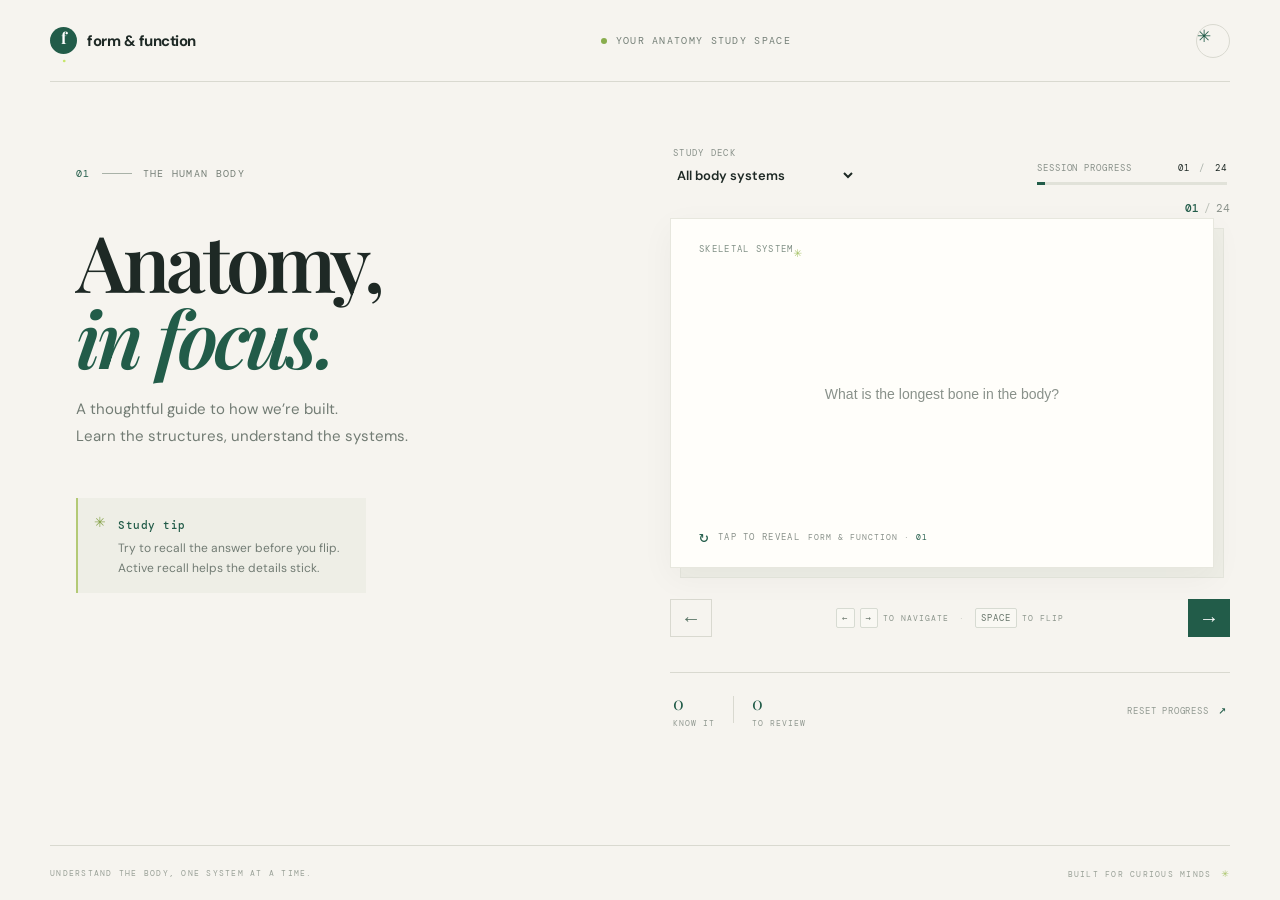
==== index.html @ 4cc6aa02 "added files" ====
<!doctype html>
<html lang="en">
<head>
  <meta charset="utf-8">
  <meta name="viewport" content="width=device-width, initial-scale=1">
  <meta name="theme-color" content="#f6f4ef">
  <meta name="description" content="A calm, interactive anatomy study guide with flashcards for the major body systems.">
  <title>Form & Function — Anatomy Study Guide</title>
  <link rel="preconnect" href="https://fonts.googleapis.com">
  <link rel="preconnect" href="https://fonts.gstatic.com" crossorigin>
  <link href="https://fonts.googleapis.com/css2?family=DM+Mono:wght@400;500&family=DM+Sans:wght@400;500;600;700&family=Playfair+Display:wght@600;700&display=swap" rel="stylesheet">
  <link rel="stylesheet" href="style.css">
</head>
<body>
  <div class="app-shell">
    <header class="topbar">
      <a class="brand" href="#" aria-label="Form and Function home"><span class="brand-mark">f<span>·</span></span><span>form & function</span></a>
      <div class="top-note"><span class="live-dot"></span> YOUR ANATOMY STUDY SPACE</div>
      <span class="icon-button" aria-hidden="true">✳</span>
    </header>
    <main>
      <section class="intro">
        <div class="eyebrow"><span>01</span><span class="eyebrow-line"></span><span>THE HUMAN BODY</span></div>
        <h1>Anatomy,<br><em>in focus.</em></h1>
        <p class="subtitle">A thoughtful guide to how we’re built.<br>Learn the structures, understand the systems.</p>
        <div class="learning-note"><span class="note-mark">✳</span><div><strong>Study tip</strong><p>Try to recall the answer before you flip. Active recall helps the details stick.</p></div></div>
      </section>
      <section class="study-area" aria-label="Anatomy flashcards">
        <div class="study-head">
          <div class="deck-select-wrap"><label class="field-label" for="deckSelect">STUDY DECK</label>
            <select id="deckSelect" aria-label="Choose an anatomy study deck">
              <option value="all">All body systems</option><option value="skeletal">Skeletal system</option><option value="muscular">Muscular system</option><option value="nervous">Nervous system</option><option value="cardiovascular">Cardiovascular system</option><option value="respiratory">Respiratory system</option><option value="digestive">Digestive system</option>
            </select>
          </div>
          <div class="progress-wrap"><div class="progress-meta"><span>SESSION PROGRESS</span><span id="progressText">01 <i>/</i> 24</span></div><div class="progress-track"><div class="progress-fill" id="progressFill"></div></div></div>
        </div>
        <div class="card-stage">
          <div class="card-counter"><span id="counterCurrent">01</span><span class="counter-slash">/</span><span id="counterTotal">24</span></div>
          <button class="flashcard" id="flashcard" aria-label="Flashcard. Press enter or space to reveal the answer" aria-live="polite">
            <span class="card-topline"><span id="cardCategory">SKELETAL SYSTEM</span><span class="card-star" aria-hidden="true">✳</span></span>
            <span class="card-center"><span class="card-prompt" id="cardPrompt">What is the longest bone in the body?</span><span class="card-answer" id="cardAnswer" aria-hidden="true">Femur</span><span class="card-name" id="cardName" aria-hidden="true">Thigh bone · supports body weight</span><span class="card-detail" id="cardDetail" aria-hidden="true"></span></span>
            <span class="card-footer"><span class="flip-symbol">↻</span><span id="flipHint">TAP TO REVEAL</span><span class="card-index">FORM & FUNCTION · <span id="cardId">01</span></span></span>
          </button>
          <div class="card-shadow"></div>
          <div class="confidence" id="confidence" aria-label="How well did you know it?" hidden><span class="confidence-label">HOW WELL DID YOU KNOW IT?</span><div class="confidence-actions"><button class="rating again" data-rating="again"><span>↺</span> REVIEW</button><button class="rating got-it" data-rating="got"><span>✓</span> KNOW IT</button></div></div>
        </div>
        <div class="controls"><button class="nav-button" id="prevButton" aria-label="Previous card"><span>←</span></button><div class="keyboard-hint"><kbd>←</kbd><kbd>→</kbd> TO NAVIGATE <span class="hint-divider">·</span> <kbd>SPACE</kbd> TO FLIP</div><button class="nav-button next" id="nextButton" aria-label="Next card"><span>→</span></button></div>
        <div class="session-stats"><div><span class="stat-number" id="knownCount">0</span><span class="stat-label">KNOW IT</span></div><span class="stat-separator"></span><div><span class="stat-number" id="reviewCount">0</span><span class="stat-label">TO REVIEW</span></div><button class="reset-button" id="resetButton">RESET PROGRESS <span>↗</span></button></div>
      </section>
    </main>
    <footer><span>UNDERSTAND THE BODY, ONE SYSTEM AT A TIME.</span><span>BUILT FOR CURIOUS MINDS <span class="footer-star">✳</span></span></footer>
  </div>
  <script src="app.js"></script>
</body>
</html>
---- style.css ----
:root{--paper:#f6f4ef;--ink:#1e2925;--muted:#89918a;--line:#d9d9d0;--green:#225c49;--lime:#c7e66b;--mono:'DM Mono',monospace;--sans:'DM Sans',sans-serif;--serif:'Playfair Display',serif}*{box-sizing:border-box}body{margin:0;background:var(--paper);color:var(--ink);font-family:var(--sans);min-height:100vh}.app-shell{width:min(1180px,calc(100% - 80px));margin:auto;min-height:100vh;display:flex;flex-direction:column}.topbar{height:82px;border-bottom:1px solid var(--line);display:flex;align-items:center;justify-content:space-between}.brand{display:flex;align-items:center;gap:10px;color:var(--ink);font-weight:700;text-decoration:none;letter-spacing:-.5px;font-size:15px}.brand-mark{width:27px;height:27px;background:var(--green);border-radius:50%;color:white;display:grid;place-items:center;font:700 16px var(--serif);position:relative}.brand-mark span{color:var(--lime);margin-left:1px}.top-note,.eyebrow,.field-label,.progress-meta,.card-topline,.card-footer,.confidence-label,.keyboard-hint,.stat-label,footer{font:10px var(--mono);letter-spacing:1.3px}.top-note{color:#747f77;display:flex;align-items:center;gap:9px}.live-dot{width:6px;height:6px;border-radius:50%;background:#88ad4d}.icon-button{border:1px solid var(--line);border-radius:50%;background:transparent;width:34px;height:34px;color:var(--green);font-size:17px;cursor:pointer}.icon-button.active{background:var(--green);color:white}main{display:grid;grid-template-columns:.85fr 1.15fr;gap:60px;flex:1;padding:65px 0 52px}.intro{padding:20px 0 0 26px}.eyebrow{display:flex;align-items:center;gap:11px;color:#778078}.eyebrow>span:first-child{color:var(--green)}.eyebrow-line{height:1px;width:30px;background:#a9b2a8}.intro h1{font:600 clamp(52px,6.1vw,78px)/.98 var(--serif);letter-spacing:-3.8px;margin:43px 0 20px}.intro h1 em{color:var(--green);font-weight:600}.subtitle{font-size:15px;line-height:1.8;color:#727c74;margin:0}.study-area{max-width:560px;width:100%;justify-self:end}.study-head{display:flex;align-items:end;justify-content:space-between;margin:0 3px 16px}.deck-select-wrap{display:grid;gap:7px}.field-label{color:#89918a;font-size:9px}.deck-select-wrap select{font:600 13px var(--sans);border:0;padding:0 20px 0 0;color:var(--ink);background:transparent;outline:none;cursor:pointer}.progress-wrap{width:190px}.progress-meta{display:flex;justify-content:space-between;color:#89918a;font-size:9px;letter-spacing:.9px;margin-bottom:8px}.progress-meta #progressText{color:var(--ink)}.progress-meta i{font-style:normal;color:#a8afa8;margin:0 4px}.progress-track{height:3px;background:#e1e2d9}.progress-fill{height:100%;width:3.3%;background:var(--green);transition:width .25s}.card-stage{position:relative;padding:17px 16px 0 0}.card-counter{position:absolute;right:0;top:0;color:var(--muted);font:11px var(--mono);z-index:2}.card-counter span:first-child{color:var(--green);font-weight:500}.counter-slash{padding:0 5px;color:#bcc1b8}.flashcard{position:relative;width:100%;height:350px;border:1px solid #e7e7de;background:#fffefa;text-align:left;padding:24px 28px 20px;color:var(--ink);display:flex;flex-direction:column;justify-content:space-between;cursor:pointer;z-index:1;transition:transform .2s,box-shadow .2s;box-shadow:0 10px 32px #27372a0b}.flashcard:hover{transform:translateY(-2px);box-shadow:0 16px 36px #27372a12}.flashcard.is-flipped{background:#f1f5e9;border-color:#d9e2c6}.card-shadow{position:absolute;left:10px;right:6px;top:27px;height:350px;border:1px solid #e4e5dc;background:#eeeee6;z-index:0}.card-topline{color:#819086;font-size:9px;display:flex;justify-content:space-between}.card-star{font-size:14px;color:#a7c367}.card-center{align-self:center;text-align:center;display:grid;gap:14px;justify-items:center}.card-prompt{font-size:14px;color:#89918a}.card-answer{font:600 62px/1 var(--serif);letter-spacing:-1.8px;color:var(--green)}.card-name{font:600 25px var(--serif);color:var(--green)}.card-answer[aria-hidden="true"],.card-name[aria-hidden="true"]{display:none}.card-footer{color:#89918a;font-size:9px;display:flex;align-items:center;gap:8px}.flip-symbol{font-size:16px;color:var(--green)}.card-index{margin-left:auto;font-size:8px;letter-spacing:1px}.card-index span{color:var(--green)}.controls{display:flex;align-items:center;justify-content:space-between;margin:31px 0 35px}.nav-button{height:38px;width:42px;border:1px solid var(--line);background:transparent;color:#567263;font-size:20px;cursor:pointer;transition:all .2s}.nav-button:hover{background:var(--green);color:white;border-color:var(--green)}.nav-button.next{background:var(--green);color:white;border-color:var(--green)}.keyboard-hint{color:#8e978e;font-size:8px;letter-spacing:1px;display:flex;align-items:center;gap:5px}.keyboard-hint kbd{border:1px solid #d7dbd2;border-radius:2px;padding:3px 5px;font:9px var(--mono);color:#67756a;background:#f9f8f3}.hint-divider{margin:0 5px;color:#bec3b8}.session-stats{border-top:1px solid var(--line);padding:18px 3px 0;display:flex;align-items:center;gap:14px}.session-stats>div{display:grid;gap:3px}.stat-number{font:18px var(--serif);color:var(--green)}.stat-label{font-size:8px;color:#929a92;letter-spacing:1px}.stat-separator{height:27px;width:1px;background:var(--line);margin:0 4px}.reset-button{margin-left:auto;background:none;border:0;padding:8px 0;color:#929a92;font:9px var(--mono);letter-spacing:.8px;cursor:pointer}.reset-button span{color:var(--green);font-size:13px;margin-left:4px}.confidence{position:absolute;z-index:3;left:0;right:16px;bottom:-103px;text-align:center}.confidence[hidden]{display:none}.confidence-label{color:#929a92;font-size:8px}.confidence-actions{display:flex;justify-content:center;gap:9px;margin-top:10px}.rating{border:1px solid var(--line);background:var(--paper);padding:9px 14px;font:9px var(--mono);letter-spacing:1px;color:#778078;cursor:pointer}.rating span{font-size:13px;margin-right:5px}.rating.got-it{background:var(--green);border-color:var(--green);color:white}footer{height:55px;border-top:1px solid var(--line);display:flex;align-items:center;justify-content:space-between;color:#9aa198;font-size:8px;letter-spacing:1.25px}.footer-star{color:#a7c367;font-size:12px;margin-left:4px}@media(max-width:760px){.app-shell{width:calc(100% - 40px)}.topbar{height:66px}.top-note{font-size:8px;letter-spacing:.6px}.intro{padding:0}.intro h1{margin:25px 0 14px;font-size:57px}.subtitle br{display:none}main{grid-template-columns:1fr;gap:36px;padding:40px 0 36px}.study-area{justify-self:center}.study-head{gap:14px}.progress-wrap{width:min(42vw,190px)}.flashcard{height:320px;padding:22px}.card-shadow{height:320px}.controls{margin:25px 0}.session-stats{padding-top:14px}footer{font-size:7px;letter-spacing:.7px}}@media(max-width:400px){.app-shell{width:calc(100% - 28px)}.keyboard-hint{font-size:7px;letter-spacing:.6px;gap:3px}.keyboard-hint kbd{font-size:8px;padding:3px}.flashcard{height:295px}.card-shadow{height:295px}.intro h1{font-size:51px}}
:root{--paper:#f6f4ef;--ink:#1e2925;--muted:#89918a;--line:#d9d9d0;--green:#225c49;--lime:#c7e66b;--mono:'DM Mono',monospace;--sans:'DM Sans',sans-serif;--serif:'Playfair Display',serif}*{box-sizing:border-box}body{margin:0;background:var(--paper);color:var(--ink);font-family:var(--sans);min-height:100vh}.app-shell{width:min(1180px,calc(100% - 80px));margin:auto;min-height:100vh;display:flex;flex-direction:column}.topbar{height:82px;border-bottom:1px solid var(--line);display:flex;align-items:center;justify-content:space-between}.brand{display:flex;align-items:center;gap:10px;color:var(--ink);font-weight:700;text-decoration:none;letter-spacing:-.5px;font-size:15px}.brand-mark{width:27px;height:27px;background:var(--green);border-radius:50%;color:white;display:grid;place-items:center;font:700 16px var(--serif);position:relative}.brand-mark span{color:var(--lime);margin-left:1px}.top-note,.eyebrow,.field-label,.progress-meta,.card-topline,.card-footer,.confidence-label,.keyboard-hint,.stat-label,footer{font:10px var(--mono);letter-spacing:1.3px}.top-note{color:#747f77;display:flex;align-items:center;gap:9px}.live-dot{width:6px;height:6px;border-radius:50%;background:#88ad4d}.icon-button{border:1px solid var(--line);border-radius:50%;background:transparent;width:34px;height:34px;color:var(--green);font-size:17px;cursor:pointer}.icon-button.active{background:var(--green);color:white}main{display:grid;grid-template-columns:.85fr 1.15fr;gap:60px;flex:1;padding:65px 0 52px}.intro{padding:20px 0 0 26px}.eyebrow{display:flex;align-items:center;gap:11px;color:#778078}.eyebrow>span:first-child{color:var(--green)}.eyebrow-line{height:1px;width:30px;background:#a9b2a8}.intro h1{font:600 clamp(52px,6.1vw,78px)/.98 var(--serif);letter-spacing:-3.8px;margin:43px 0 20px}.intro h1 em{color:var(--green);font-weight:600}.subtitle{font-size:15px;line-height:1.8;color:#727c74;margin:0}.study-area{max-width:560px;width:100%;justify-self:end}.study-head{display:flex;align-items:end;justify-content:space-between;margin:0 3px 16px}.deck-select-wrap{display:grid;gap:7px}.field-label{color:#89918a;font-size:9px}.deck-select-wrap select{font:600 13px var(--sans);border:0;padding:0 20px 0 0;color:var(--ink);background:transparent;outline:none;cursor:pointer}.progress-wrap{width:190px}.progress-meta{display:flex;justify-content:space-between;color:#89918a;font-size:9px;letter-spacing:.9px;margin-bottom:8px}.progress-meta #progressText{color:var(--ink)}.progress-meta i{font-style:normal;color:#a8afa8;margin:0 4px}.progress-track{height:3px;background:#e1e2d9}.progress-fill{height:100%;width:3.3%;background:var(--green);transition:width .25s}.card-stage{position:relative;padding:17px 16px 0 0}.card-counter{position:absolute;right:0;top:0;color:var(--muted);font:11px var(--mono);z-index:2}.card-counter span:first-child{color:var(--green);font-weight:500}.counter-slash{padding:0 5px;color:#bcc1b8}.flashcard{position:relative;width:100%;height:350px;border:1px solid #e7e7de;background:#fffefa;text-align:left;padding:24px 28px 20px;color:var(--ink);display:flex;flex-direction:column;justify-content:space-between;cursor:pointer;z-index:1;transition:transform .2s,box-shadow .2s;box-shadow:0 10px 32px #27372a0b}.flashcard:hover{transform:translateY(-2px);box-shadow:0 16px 36px #27372a12}.flashcard.is-flipped{background:#f1f5e9;border-color:#d9e2c6}.card-shadow{position:absolute;left:10px;right:6px;top:27px;height:350px;border:1px solid #e4e5dc;background:#eeeee6;z-index:0}.card-topline{color:#819086;font-size:9px;display:flex;justify-content:space-between}.card-star{font-size:14px;color:#a7c367}.card-center{align-self:center;text-align:center;display:grid;gap:14px;justify-items:center}.card-prompt{font-size:14px;color:#89918a}.card-answer{font:600 62px/1 var(--serif);letter-spacing:-1.8px;color:var(--green)}.card-name{font:600 25px var(--serif);color:var(--green)}.card-answer[aria-hidden="true"],.card-name[aria-hidden="true"]{display:none}.card-footer{color:#89918a;font-size:9px;display:flex;align-items:center;gap:8px}.flip-symbol{font-size:16px;color:var(--green)}.card-index{margin-left:auto;font-size:8px;letter-spacing:1px}.card-index span{color:var(--green)}.controls{display:flex;align-items:center;justify-content:space-between;margin:31px 0 35px}.nav-button{height:38px;width:42px;border:1px solid var(--line);background:transparent;color:#567263;font-size:20px;cursor:pointer;transition:all .2s}.nav-button:hover{background:var(--green);color:white;border-color:var(--green)}.nav-button.next{background:var(--green);color:white;border-color:var(--green)}.keyboard-hint{color:#8e978e;font-size:8px;letter-spacing:1px;display:flex;align-items:center;gap:5px}.keyboard-hint kbd{border:1px solid #d7dbd2;border-radius:2px;padding:3px 5px;font:9px var(--mono);color:#67756a;background:#f9f8f3}.hint-divider{margin:0 5px;color:#bec3b8}.session-stats{border-top:1px solid var(--line);padding:18px 3px 0;display:flex;align-items:center;gap:14px}.session-stats>div{display:grid;gap:3px}.stat-number{font:18px var(--serif);color:var(--green)}.stat-label{font-size:8px;color:#929a92;letter-spacing:1px}.stat-separator{height:27px;width:1px;background:var(--line);margin:0 4px}.reset-button{margin-left:auto;background:none;border:0;padding:8px 0;color:#929a92;font:9px var(--mono);letter-spacing:.8px;cursor:pointer}.reset-button span{color:var(--green);font-size:13px;margin-left:4px}.confidence{position:absolute;z-index:3;left:0;right:16px;bottom:-103px;text-align:center}.confidence[hidden]{display:none}.confidence-label{color:#929a92;font-size:8px}.confidence-actions{display:flex;justify-content:center;gap:9px;margin-top:10px}.rating{border:1px solid var(--line);background:var(--paper);padding:9px 14px;font:9px var(--mono);letter-spacing:1px;color:#778078;cursor:pointer}.rating span{font-size:13px;margin-right:5px}.rating.got-it{background:var(--green);border-color:var(--green);color:white}footer{height:55px;border-top:1px solid var(--line);display:flex;align-items:center;justify-content:space-between;color:#9aa198;font-size:8px;letter-spacing:1.25px}.footer-star{color:#a7c367;font-size:12px;margin-left:4px}@media(max-width:760px){.app-shell{width:calc(100% - 40px)}.topbar{height:66px}.top-note{font-size:8px;letter-spacing:.6px}.intro{padding:0}.intro h1{margin:25px 0 14px;font-size:57px}.subtitle br{display:none}main{grid-template-columns:1fr;gap:36px;padding:40px 0 36px}.study-area{justify-self:center}.study-head{gap:14px}.progress-wrap{width:min(42vw,190px)}.flashcard{height:320px;padding:22px}.card-shadow{height:320px}.controls{margin:25px 0}.session-stats{padding-top:14px}footer{font-size:7px;letter-spacing:.7px}}@media(max-width:400px){.app-shell{width:calc(100% - 28px)}.keyboard-hint{font-size:7px;letter-spacing:.6px;gap:3px}.keyboard-hint kbd{font-size:8px;padding:3px}.flashcard{height:295px}.card-shadow{height:295px}.intro h1{font-size:51px}}

.learning-note{display:flex;gap:12px;max-width:290px;margin-top:48px;padding:15px 16px;border-left:2px solid #b3c975;background:#eeeee6}.note-mark{color:#87a34b;font-size:14px}.learning-note strong{font:500 11px var(--mono);letter-spacing:.5px;color:var(--green)}.learning-note p{font-size:12px;line-height:1.65;color:#727c74;margin:5px 0 0}.card-center{max-width:100%;padding:0 8px}.card-answer{font-size:clamp(34px,4vw,55px);letter-spacing:-1.4px}.card-name{font:500 14px/1.5 var(--sans);color:#6c796e;max-width:340px}.card-detail{max-width:365px;font-size:12px;line-height:1.65;color:#778078}.card-detail[aria-hidden="true"],.card-name[aria-hidden="true"]{display:none}.flashcard:focus-visible,.nav-button:focus-visible,.rating:focus-visible,.reset-button:focus-visible,.deck-select-wrap select:focus-visible{outline:2px solid #85a650;outline-offset:3px}.deck-select-wrap select{max-width:210px}@media(max-width:760px){.learning-note{margin-top:24px;max-width:100%}.card-answer{font-size:clamp(34px,8vw,50px)}}
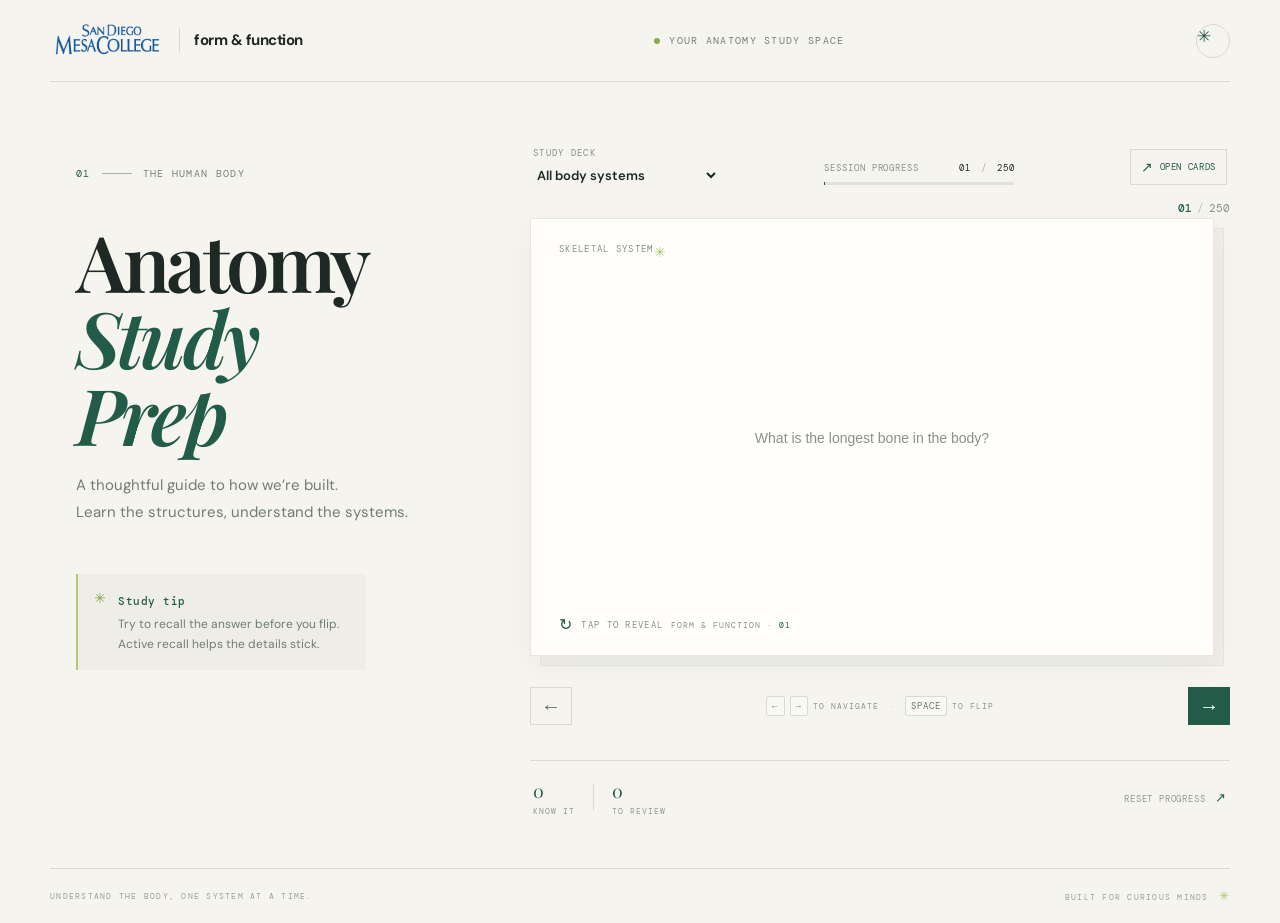
==== commit 9c44a4d7: "fixed some stuff" ====
--- a/index.html
+++ b/index.html
@@ -14,14 +14,14 @@
 <body>
   <div class="app-shell">
     <header class="topbar">
-      <a class="brand" href="#" aria-label="Form and Function home"><span class="brand-mark">f<span>·</span></span><span>form & function</span></a>
+      <a class="brand" href="#" aria-label="Form and Function — San Diego Mesa College"><img class="school-logo" src="images/mesa-college-logo.png" alt="San Diego Mesa College"><span class="brand-divider" aria-hidden="true"></span><span>form &amp; function</span></a>
       <div class="top-note"><span class="live-dot"></span> YOUR ANATOMY STUDY SPACE</div>
       <span class="icon-button" aria-hidden="true">✳</span>
     </header>
     <main>
       <section class="intro">
         <div class="eyebrow"><span>01</span><span class="eyebrow-line"></span><span>THE HUMAN BODY</span></div>
-        <h1>Anatomy,<br><em>in focus.</em></h1>
+        <h1>Anatomy<br><em>Study Prep</em></h1>
         <p class="subtitle">A thoughtful guide to how we’re built.<br>Learn the structures, understand the systems.</p>
         <div class="learning-note"><span class="note-mark">✳</span><div><strong>Study tip</strong><p>Try to recall the answer before you flip. Active recall helps the details stick.</p></div></div>
       </section>
@@ -29,10 +29,11 @@
         <div class="study-head">
           <div class="deck-select-wrap"><label class="field-label" for="deckSelect">STUDY DECK</label>
             <select id="deckSelect" aria-label="Choose an anatomy study deck">
-              <option value="all">All body systems</option><option value="skeletal">Skeletal system</option><option value="muscular">Muscular system</option><option value="nervous">Nervous system</option><option value="cardiovascular">Cardiovascular system</option><option value="respiratory">Respiratory system</option><option value="digestive">Digestive system</option>
+              <option value="all">All body systems</option><option value="skeletal">Skeletal system</option><option value="muscular">Muscular system</option><option value="nervous">Nervous system</option><option value="cardiovascular">Cardiovascular system</option><option value="respiratory">Respiratory system</option><option value="digestive">Digestive system</option><option value="urinary">Urinary system</option><option value="endocrine">Endocrine system</option><option value="integumentary">Integumentary system</option><option value="lymphatic">Lymphatic &amp; immune</option><option value="reproductive">Reproductive system</option>
             </select>
           </div>
           <div class="progress-wrap"><div class="progress-meta"><span>SESSION PROGRESS</span><span id="progressText">01 <i>/</i> 24</span></div><div class="progress-track"><div class="progress-fill" id="progressFill"></div></div></div>
+          <a class="popout-link" href="flashcards.html" target="_blank" rel="noopener" aria-label="Open flashcards in a new browser tab"><span aria-hidden="true">↗</span><span>OPEN CARDS</span></a>
         </div>
         <div class="card-stage">
           <div class="card-counter"><span id="counterCurrent">01</span><span class="counter-slash">/</span><span id="counterTotal">24</span></div>
--- a/style.css
+++ b/style.css
@@ -2,3 +2,16 @@
 :root{--paper:#f6f4ef;--ink:#1e2925;--muted:#89918a;--line:#d9d9d0;--green:#225c49;--lime:#c7e66b;--mono:'DM Mono',monospace;--sans:'DM Sans',sans-serif;--serif:'Playfair Display',serif}*{box-sizing:border-box}body{margin:0;background:var(--paper);color:var(--ink);font-family:var(--sans);min-height:100vh}.app-shell{width:min(1180px,calc(100% - 80px));margin:auto;min-height:100vh;display:flex;flex-direction:column}.topbar{height:82px;border-bottom:1px solid var(--line);display:flex;align-items:center;justify-content:space-between}.brand{display:flex;align-items:center;gap:10px;color:var(--ink);font-weight:700;text-decoration:none;letter-spacing:-.5px;font-size:15px}.brand-mark{width:27px;height:27px;background:var(--green);border-radius:50%;color:white;display:grid;place-items:center;font:700 16px var(--serif);position:relative}.brand-mark span{color:var(--lime);margin-left:1px}.top-note,.eyebrow,.field-label,.progress-meta,.card-topline,.card-footer,.confidence-label,.keyboard-hint,.stat-label,footer{font:10px var(--mono);letter-spacing:1.3px}.top-note{color:#747f77;display:flex;align-items:center;gap:9px}.live-dot{width:6px;height:6px;border-radius:50%;background:#88ad4d}.icon-button{border:1px solid var(--line);border-radius:50%;background:transparent;width:34px;height:34px;color:var(--green);font-size:17px;cursor:pointer}.icon-button.active{background:var(--green);color:white}main{display:grid;grid-template-columns:.85fr 1.15fr;gap:60px;flex:1;padding:65px 0 52px}.intro{padding:20px 0 0 26px}.eyebrow{display:flex;align-items:center;gap:11px;color:#778078}.eyebrow>span:first-child{color:var(--green)}.eyebrow-line{height:1px;width:30px;background:#a9b2a8}.intro h1{font:600 clamp(52px,6.1vw,78px)/.98 var(--serif);letter-spacing:-3.8px;margin:43px 0 20px}.intro h1 em{color:var(--green);font-weight:600}.subtitle{font-size:15px;line-height:1.8;color:#727c74;margin:0}.study-area{max-width:560px;width:100%;justify-self:end}.study-head{display:flex;align-items:end;justify-content:space-between;margin:0 3px 16px}.deck-select-wrap{display:grid;gap:7px}.field-label{color:#89918a;font-size:9px}.deck-select-wrap select{font:600 13px var(--sans);border:0;padding:0 20px 0 0;color:var(--ink);background:transparent;outline:none;cursor:pointer}.progress-wrap{width:190px}.progress-meta{display:flex;justify-content:space-between;color:#89918a;font-size:9px;letter-spacing:.9px;margin-bottom:8px}.progress-meta #progressText{color:var(--ink)}.progress-meta i{font-style:normal;color:#a8afa8;margin:0 4px}.progress-track{height:3px;background:#e1e2d9}.progress-fill{height:100%;width:3.3%;background:var(--green);transition:width .25s}.card-stage{position:relative;padding:17px 16px 0 0}.card-counter{position:absolute;right:0;top:0;color:var(--muted);font:11px var(--mono);z-index:2}.card-counter span:first-child{color:var(--green);font-weight:500}.counter-slash{padding:0 5px;color:#bcc1b8}.flashcard{position:relative;width:100%;height:350px;border:1px solid #e7e7de;background:#fffefa;text-align:left;padding:24px 28px 20px;color:var(--ink);display:flex;flex-direction:column;justify-content:space-between;cursor:pointer;z-index:1;transition:transform .2s,box-shadow .2s;box-shadow:0 10px 32px #27372a0b}.flashcard:hover{transform:translateY(-2px);box-shadow:0 16px 36px #27372a12}.flashcard.is-flipped{background:#f1f5e9;border-color:#d9e2c6}.card-shadow{position:absolute;left:10px;right:6px;top:27px;height:350px;border:1px solid #e4e5dc;background:#eeeee6;z-index:0}.card-topline{color:#819086;font-size:9px;display:flex;justify-content:space-between}.card-star{font-size:14px;color:#a7c367}.card-center{align-self:center;text-align:center;display:grid;gap:14px;justify-items:center}.card-prompt{font-size:14px;color:#89918a}.card-answer{font:600 62px/1 var(--serif);letter-spacing:-1.8px;color:var(--green)}.card-name{font:600 25px var(--serif);color:var(--green)}.card-answer[aria-hidden="true"],.card-name[aria-hidden="true"]{display:none}.card-footer{color:#89918a;font-size:9px;display:flex;align-items:center;gap:8px}.flip-symbol{font-size:16px;color:var(--green)}.card-index{margin-left:auto;font-size:8px;letter-spacing:1px}.card-index span{color:var(--green)}.controls{display:flex;align-items:center;justify-content:space-between;margin:31px 0 35px}.nav-button{height:38px;width:42px;border:1px solid var(--line);background:transparent;color:#567263;font-size:20px;cursor:pointer;transition:all .2s}.nav-button:hover{background:var(--green);color:white;border-color:var(--green)}.nav-button.next{background:var(--green);color:white;border-color:var(--green)}.keyboard-hint{color:#8e978e;font-size:8px;letter-spacing:1px;display:flex;align-items:center;gap:5px}.keyboard-hint kbd{border:1px solid #d7dbd2;border-radius:2px;padding:3px 5px;font:9px var(--mono);color:#67756a;background:#f9f8f3}.hint-divider{margin:0 5px;color:#bec3b8}.session-stats{border-top:1px solid var(--line);padding:18px 3px 0;display:flex;align-items:center;gap:14px}.session-stats>div{display:grid;gap:3px}.stat-number{font:18px var(--serif);color:var(--green)}.stat-label{font-size:8px;color:#929a92;letter-spacing:1px}.stat-separator{height:27px;width:1px;background:var(--line);margin:0 4px}.reset-button{margin-left:auto;background:none;border:0;padding:8px 0;color:#929a92;font:9px var(--mono);letter-spacing:.8px;cursor:pointer}.reset-button span{color:var(--green);font-size:13px;margin-left:4px}.confidence{position:absolute;z-index:3;left:0;right:16px;bottom:-103px;text-align:center}.confidence[hidden]{display:none}.confidence-label{color:#929a92;font-size:8px}.confidence-actions{display:flex;justify-content:center;gap:9px;margin-top:10px}.rating{border:1px solid var(--line);background:var(--paper);padding:9px 14px;font:9px var(--mono);letter-spacing:1px;color:#778078;cursor:pointer}.rating span{font-size:13px;margin-right:5px}.rating.got-it{background:var(--green);border-color:var(--green);color:white}footer{height:55px;border-top:1px solid var(--line);display:flex;align-items:center;justify-content:space-between;color:#9aa198;font-size:8px;letter-spacing:1.25px}.footer-star{color:#a7c367;font-size:12px;margin-left:4px}@media(max-width:760px){.app-shell{width:calc(100% - 40px)}.topbar{height:66px}.top-note{font-size:8px;letter-spacing:.6px}.intro{padding:0}.intro h1{margin:25px 0 14px;font-size:57px}.subtitle br{display:none}main{grid-template-columns:1fr;gap:36px;padding:40px 0 36px}.study-area{justify-self:center}.study-head{gap:14px}.progress-wrap{width:min(42vw,190px)}.flashcard{height:320px;padding:22px}.card-shadow{height:320px}.controls{margin:25px 0}.session-stats{padding-top:14px}footer{font-size:7px;letter-spacing:.7px}}@media(max-width:400px){.app-shell{width:calc(100% - 28px)}.keyboard-hint{font-size:7px;letter-spacing:.6px;gap:3px}.keyboard-hint kbd{font-size:8px;padding:3px}.flashcard{height:295px}.card-shadow{height:295px}.intro h1{font-size:51px}}
 
 .learning-note{display:flex;gap:12px;max-width:290px;margin-top:48px;padding:15px 16px;border-left:2px solid #b3c975;background:#eeeee6}.note-mark{color:#87a34b;font-size:14px}.learning-note strong{font:500 11px var(--mono);letter-spacing:.5px;color:var(--green)}.learning-note p{font-size:12px;line-height:1.65;color:#727c74;margin:5px 0 0}.card-center{max-width:100%;padding:0 8px}.card-answer{font-size:clamp(34px,4vw,55px);letter-spacing:-1.4px}.card-name{font:500 14px/1.5 var(--sans);color:#6c796e;max-width:340px}.card-detail{max-width:365px;font-size:12px;line-height:1.65;color:#778078}.card-detail[aria-hidden="true"],.card-name[aria-hidden="true"]{display:none}.flashcard:focus-visible,.nav-button:focus-visible,.rating:focus-visible,.reset-button:focus-visible,.deck-select-wrap select:focus-visible{outline:2px solid #85a650;outline-offset:3px}.deck-select-wrap select{max-width:210px}@media(max-width:760px){.learning-note{margin-top:24px;max-width:100%}.card-answer{font-size:clamp(34px,8vw,50px)}}
+
+.school-logo{display:block;width:115.2px;height:auto;object-fit:contain}.brand-divider{height:25px;width:1px;background:var(--line);margin:0 2px}.brand{gap:12px}@media(max-width:400px){.school-logo{width:96px}.brand{font-size:13px;gap:8px}}
+
+/* Give the anatomy flashcard workspace 25% more room on larger screens. */
+@media(min-width:761px){main{grid-template-columns:.65fr 1.35fr;gap:40px}.study-area{max-width:700px}.flashcard{height:438px}.card-shadow{height:438px}}
+@media(max-width:760px){.flashcard{height:400px}.card-shadow{height:400px}}
+@media(max-width:400px){.flashcard{height:369px}.card-shadow{height:369px}}
+
+.popout-link{display:inline-flex;align-items:center;gap:6px;margin-left:10px;padding:8px 10px;border:1px solid var(--line);color:var(--green);text-decoration:none;font:9px var(--mono);letter-spacing:.65px;white-space:nowrap;transition:background .2s,color .2s,border-color .2s}.popout-link:hover{background:var(--green);border-color:var(--green);color:#fff}.popout-link span:first-child{font-size:14px}.popout-link:focus-visible,.back-link:focus-visible{outline:2px solid #85a650;outline-offset:3px}
+.popout-shell{width:min(1180px,calc(100% - 80px))}.popout-main{grid-template-columns:.55fr 1.45fr;gap:44px;align-items:start;padding-top:56px}.popout-heading{padding:28px 0 0 16px}.popout-heading h1{font:600 clamp(42px,5vw,66px)/.98 var(--serif);letter-spacing:-2.8px;margin:32px 0 16px}.popout-heading h1 em{color:var(--green)}.popout-heading p{font-size:14px;line-height:1.7;color:#727c74;max-width:235px}.popout-main .study-area{max-width:820px}.back-link{display:flex;align-items:center;gap:7px;color:var(--green);font:10px var(--mono);letter-spacing:.7px;text-decoration:none}.popout-body .top-note{margin-left:auto;margin-right:24px}.popout-body .card-detail{max-width:480px}
+@media(max-width:760px){.popout-shell{width:calc(100% - 40px)}.popout-main{display:flex;flex-direction:column;gap:24px;padding:36px 0}.popout-heading{padding:0}.popout-heading h1{font-size:48px;margin:20px 0 10px}.popout-heading p{max-width:none;margin:0}.popout-main .study-area{max-width:100%}.popout-body .top-note{display:none}.popout-link{font-size:8px;padding:7px 8px;margin-left:0}}
+@media(max-width:500px){.popout-link span:last-child{display:none}.popout-link{font-size:13px}.popout-body .brand{gap:7px}.popout-body .school-logo{width:86.4px}.back-link span{font-size:8px}}
+@media(max-width:500px){.study-head{display:grid;grid-template-columns:1fr auto;gap:10px}.progress-wrap{width:min(42vw,160px)}.popout-link{grid-column:2;grid-row:2;justify-self:end}}
